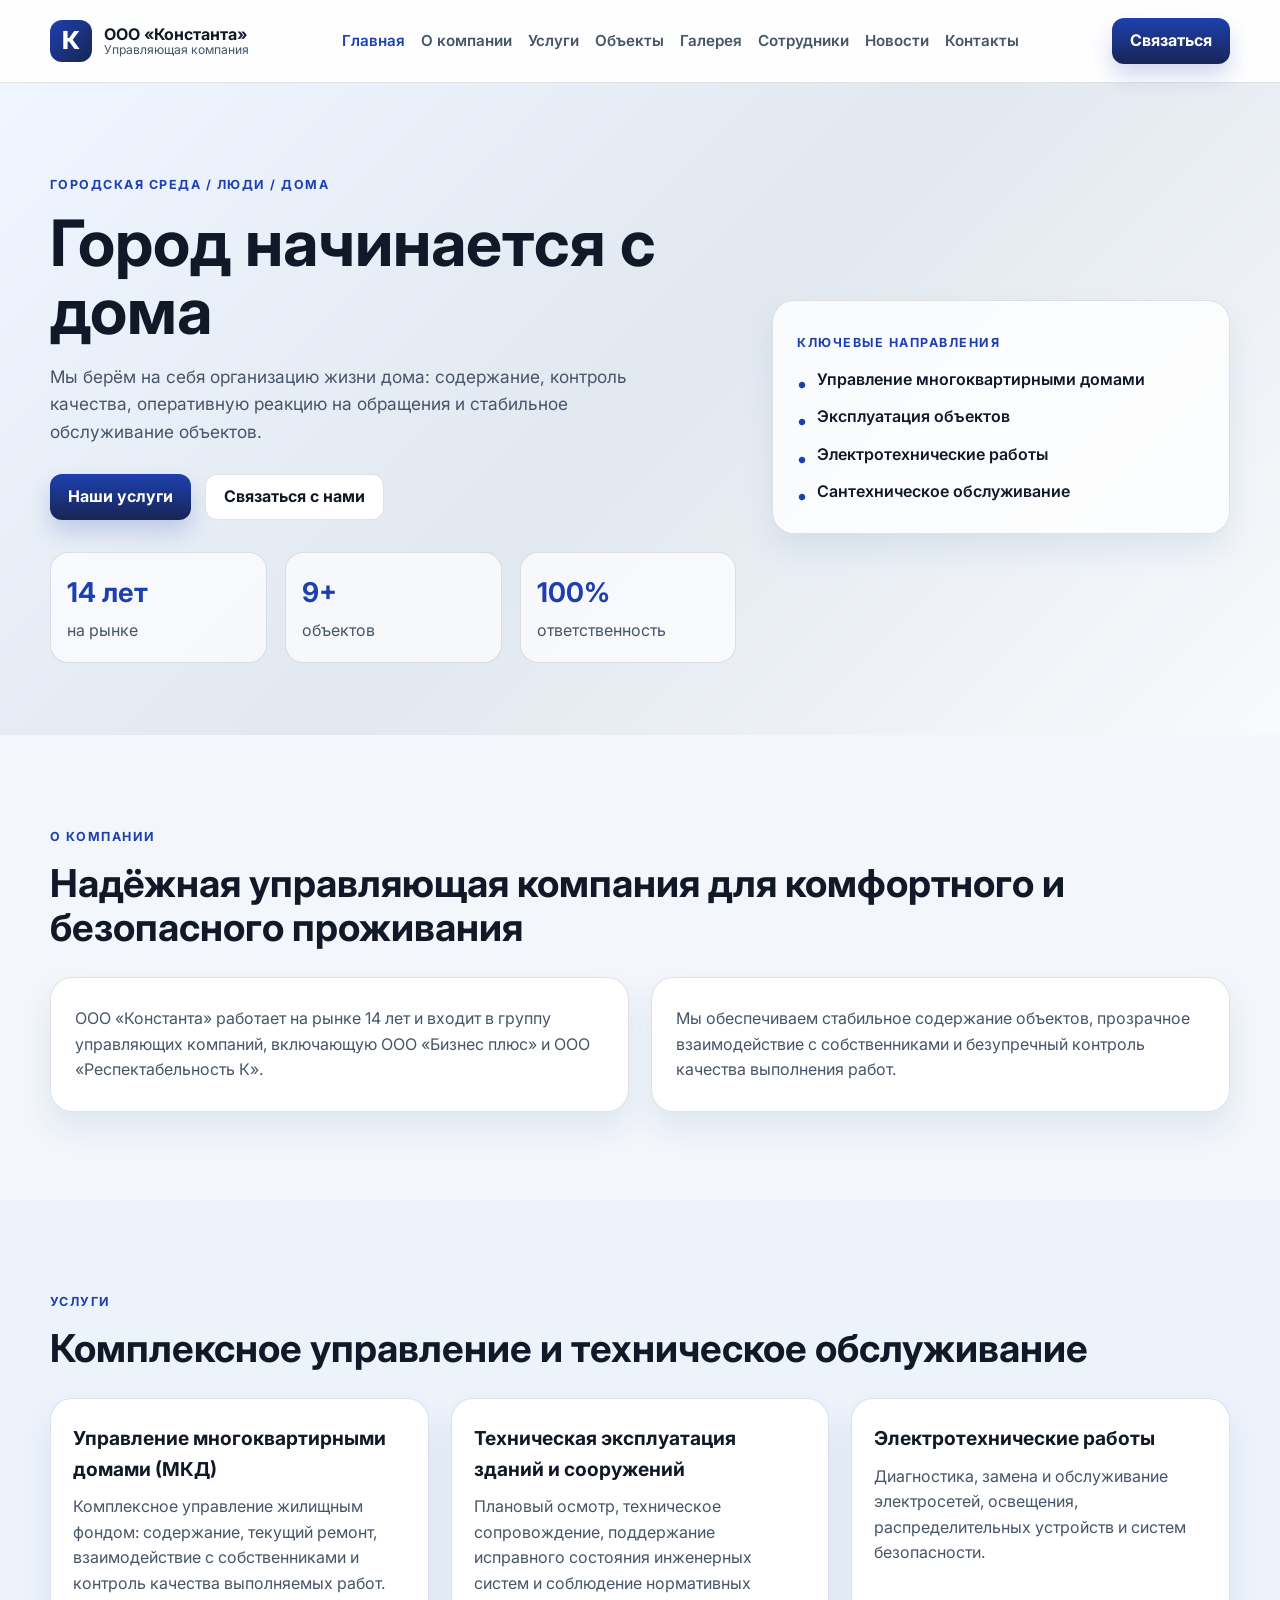
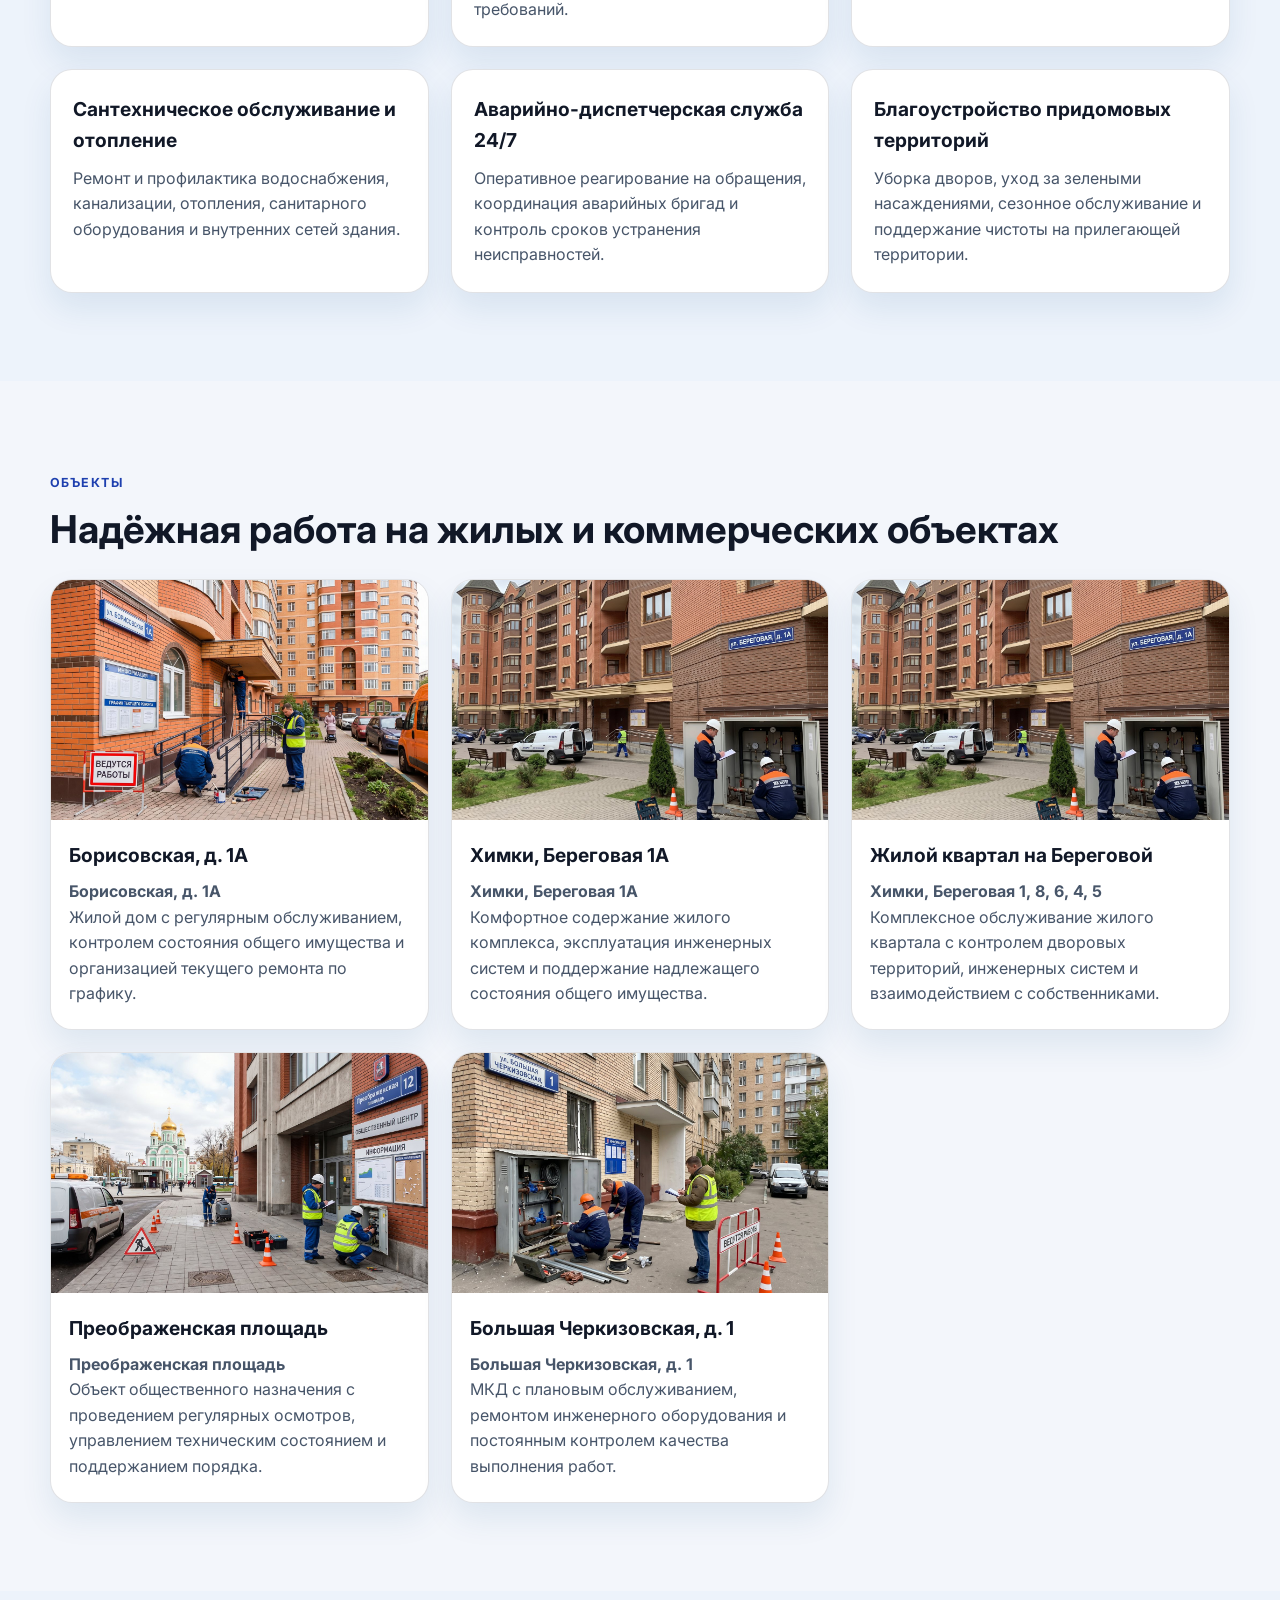
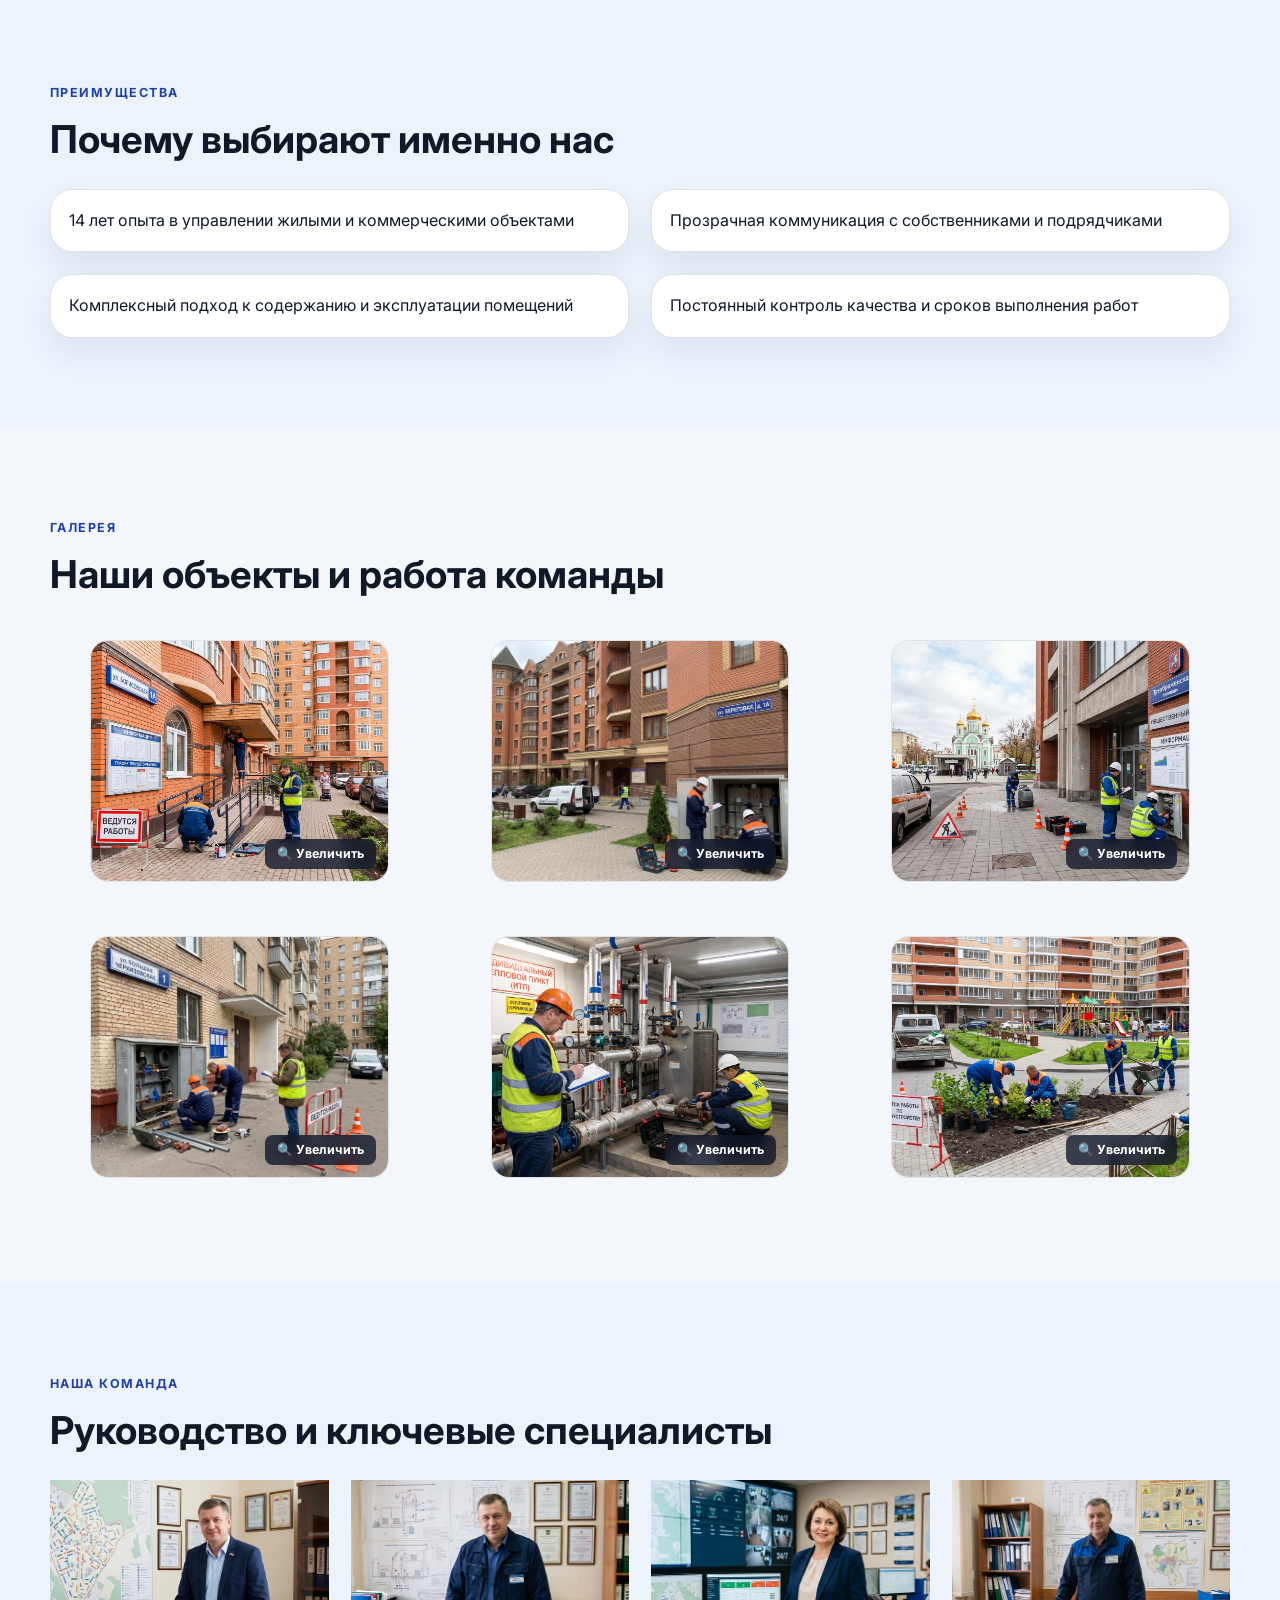
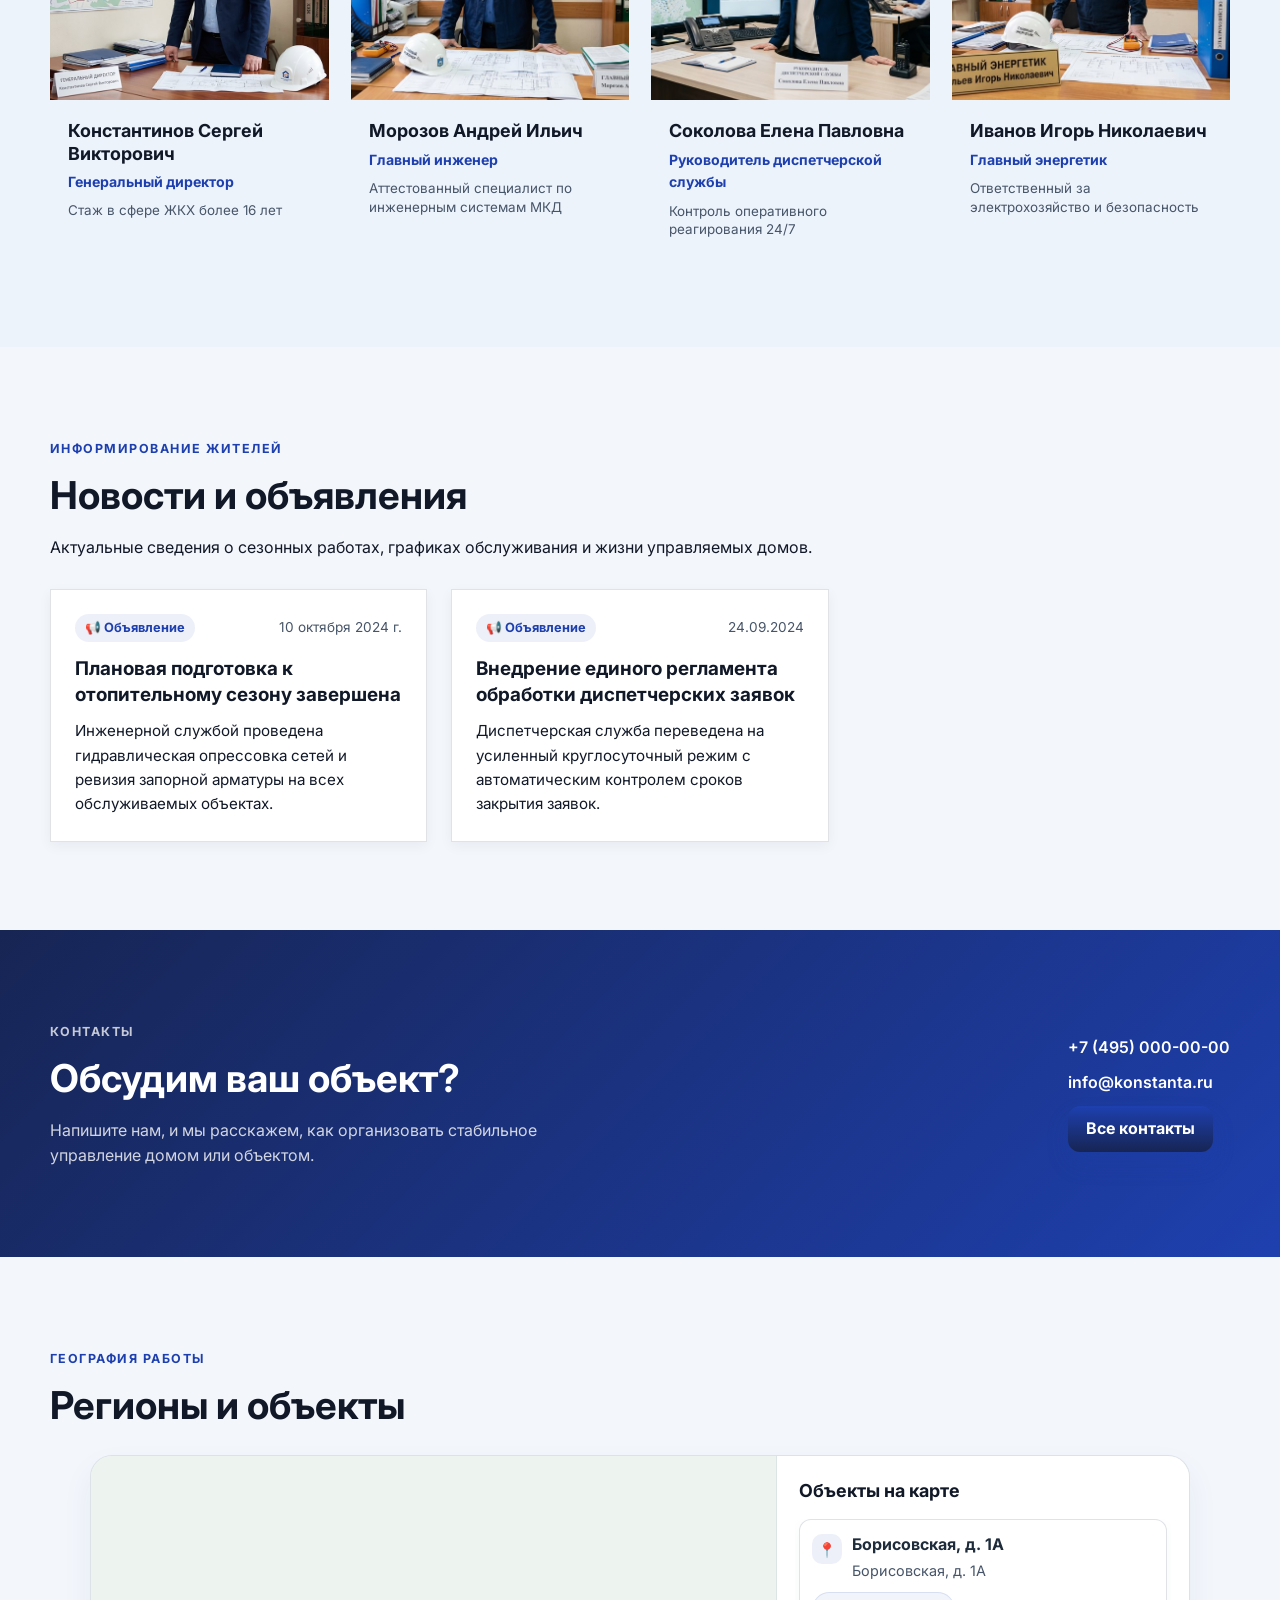
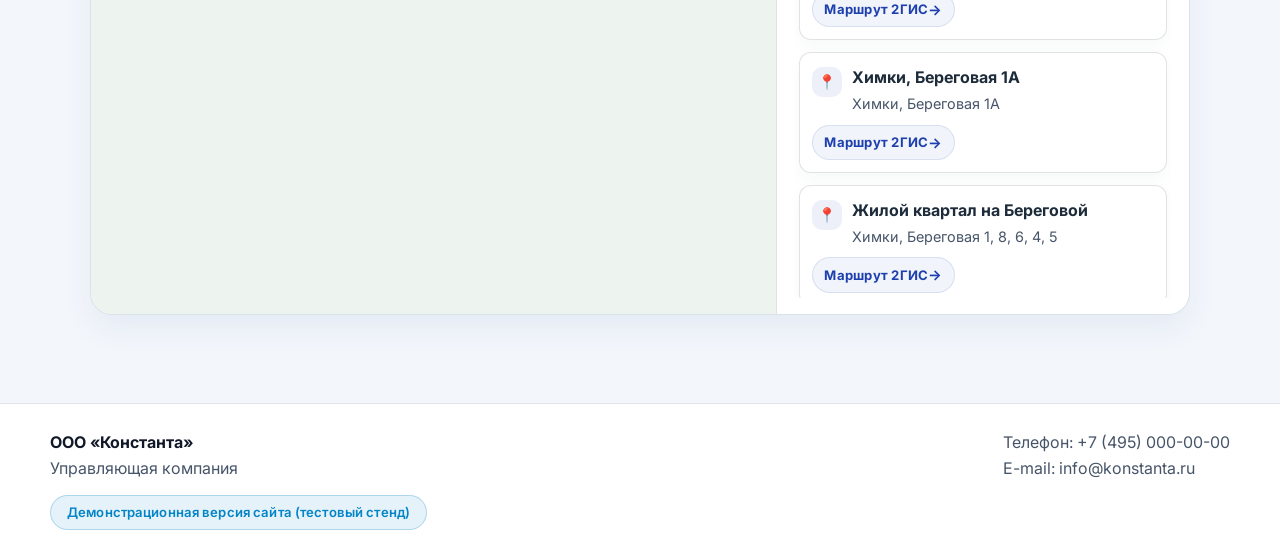
==== index.html @ f9086883 "Подготовка сборок dist-github и dist-production с заменой карты на 2ГИС" ====
<!DOCTYPE html>
<html lang="ru">
  <head>
    <meta charset="UTF-8" />
    <meta name="viewport" content="width=device-width, initial-scale=1.0" />
    <meta name="description" content="ООО «Константа» — управляющая компания. Управление МКД, эксплуатация объектов, электрика, сантехника, содержание жилых домов." />
    <title>ООО «Константа» | Главная (Демо-стенд)</title>
    <script type="application/ld+json">
      {
        "@context": "https://schema.org",
        "@type": "HomeAndConstructionBusiness",
        "name": "ООО «Константа»",
        "telephone": "+7 (495) 000-00-00",
        "email": "info@konstanta.ru",
        "address": {
          "@type": "PostalAddress",
          "streetAddress": "Москва, ул. Московская, д. 12, офис 401",
          "addressLocality": "Москва",
          "addressCountry": "RU"
        },
        "areaServed": "Москва",
        "description": "Управляющая компания ООО «Константа» оказывает услуги по управлению многоквартирными домами, технической эксплуатации зданий, электромонтажным и сантехническим работам, а также благоустройству придомовой территории.",
        "hasOfferCatalog": {
          "@type": "OfferCatalog",
          "name": "Услуги ООО «Константа»",
          "itemListElement": [
            "Управление многоквартирными домами (МКД)",
            "Техническая эксплуатация зданий и сооружений",
            "Электротехнические работы",
            "Сантехническое обслуживание и отопление",
            "Аварийно-диспетчерская служба 24/7",
            "Благоустройство придомовой территории"
          ]
        }
      }
    </script>
    <link rel="preconnect" href="https://fonts.googleapis.com" />
    <link rel="preconnect" href="https://fonts.gstatic.com" crossorigin />
    <link href="https://fonts.googleapis.com/css2?family=Inter:wght@400;500;600;700;800&display=swap" rel="stylesheet" />
    <link rel="stylesheet" href="styles.css" />
    <script src="https://maps.api.2gis.ru/2.0/loader.js?pkg=full"></script>
  </head>
  <body>
    <header class="site-header">
      <div class="container nav-wrap">
        <a href="index.html" class="brand" aria-label="ООО Константа главная">
          <span class="brand-mark">К</span>
          <span class="brand-text">
            <strong>ООО «Константа»</strong>
            <small>Управляющая компания</small>
          </span>
        </a>

        <nav class="main-nav" aria-label="Основная навигация">
          <a href="index.html" class="is-active">Главная</a>
          <a href="#about">О компании</a>
          <a href="#services">Услуги</a>
          <a href="#objects">Объекты</a>
          <a href="#gallery">Галерея</a>
          <a href="#team">Сотрудники</a>
          <a href="#news">Новости</a>
          <a href="#contacts">Контакты</a>
        </nav>

        <a class="header-button" href="contacts.html">Связаться</a>
      </div>
    </header>

    <main id="top">
      <section class="hero">
        <div class="container hero-inner">
          <div class="hero-copy">
            <span class="eyebrow">Городская среда / Люди / Дома</span>
            <h1>Город начинается с дома</h1>
            <p>Мы берём на себя организацию жизни дома: содержание, контроль качества, оперативную реакцию на обращения и стабильное обслуживание объектов.</p>

            <div class="hero-actions">
              <a class="btn btn-primary" href="#services">Наши услуги</a>
              <a class="btn btn-secondary" href="#contacts">Связаться с нами</a>
            </div>

            <ul class="hero-stats">
              <li><strong>14 лет</strong><span>на рынке</span></li>
              <li><strong>9+</strong><span>объектов</span></li>
              <li><strong>100%</strong><span>ответственность</span></li>
            </ul>
          </div>

          <div class="hero-panel">
            <div class="hero-card">
              <span class="eyebrow">Ключевые направления</span>
              <ul>
                <li>Управление многоквартирными домами</li>
                <li>Эксплуатация объектов</li>
                <li>Электротехнические работы</li>
                <li>Сантехническое обслуживание</li>
              </ul>
            </div>
          </div>
        </div>
      </section>

      <section class="section" id="about">
        <div class="container">
          <div class="section-heading">
            <span class="eyebrow">О компании</span>
            <h2>Надёжная управляющая компания для комфортного и безопасного проживания</h2>
          </div>

          <div class="info-grid">
            <article class="card">
              <p>ООО «Константа» работает на рынке 14 лет и входит в группу управляющих компаний, включающую ООО «Бизнес плюс» и ООО «Респектабельность К».</p>
            </article>
            <article class="card">
              <p>Мы обеспечиваем стабильное содержание объектов, прозрачное взаимодействие с собственниками и безупречный контроль качества выполнения работ.</p>
            </article>
          </div>
        </div>
      </section>

      <section class="section section-muted" id="services">
        <div class="container">
          <div class="section-heading">
            <span class="eyebrow">Услуги</span>
            <h2>Комплексное управление и техническое обслуживание</h2>
          </div>
          <div class="services-grid" id="servicesGrid"></div>
        </div>
      </section>

      <section class="section" id="objects">
        <div class="container">
          <div class="section-heading">
            <span class="eyebrow">Объекты</span>
            <h2>Надёжная работа на жилых и коммерческих объектах</h2>
          </div>
          <div class="object-grid" id="objectGrid"></div>
        </div>
      </section>

      <section class="section section-muted">
        <div class="container">
          <div class="section-heading">
            <span class="eyebrow">Преимущества</span>
            <h2>Почему выбирают именно нас</h2>
          </div>
          <div class="advantages-list" id="advantagesList"></div>
        </div>
      </section>

      <section class="section gallery-section" id="gallery">
        <div class="container">
          <div class="section-heading">
            <span class="eyebrow">Галерея</span>
            <h2>Наши объекты и работа команды</h2>
          </div>
          <div class="gallery-grid" id="galleryGrid"></div>
        </div>
      </section>

      <section class="section section-muted" id="team">
        <div class="container">
          <div class="section-heading">
            <span class="eyebrow">Наша команда</span>
            <h2>Руководство и ключевые специалисты</h2>
          </div>
          <div class="team-grid" id="teamGrid"></div>
        </div>
      </section>

      <section class="section" id="news">
        <div class="container">
          <div class="section-heading">
            <span class="eyebrow">Информирование жителей</span>
            <h2>Новости и объявления</h2>
            <p>Актуальные сведения о сезонных работах, графиках обслуживания и жизни управляемых домов.</p>
          </div>
          <div class="news-grid" id="newsGrid"></div>
        </div>
      </section>

      <section class="section contact-strip" id="contacts">
        <div class="container contact-strip-inner">
          <div>
            <span class="eyebrow">Контакты</span>
            <h2>Обсудим ваш объект?</h2>
            <p>Напишите нам, и мы расскажем, как организовать стабильное управление домом или объектом.</p>
          </div>

          <div class="contact-actions">
            <a class="contact-link" data-contact-phone href="tel:+74950000000">+7 (495) 000-00-00</a>
            <a class="contact-link" data-contact-email href="mailto:info@konstanta.ru">info@konstanta.ru</a>
            <a class="btn btn-primary" href="contacts.html">Все контакты</a>
          </div>
        </div>
      </section>

      <section class="section">
        <div class="container">
          <div class="section-heading">
            <span class="eyebrow">География работы</span>
            <h2>Регионы и объекты</h2>
          </div>
          <div id="map" class="map-block" aria-label="Карта объектов"></div>
        </div>
      </section>
    </main>

    <footer class="site-footer">
      <div class="container footer-inner">
        <div>
          <strong>ООО «Константа»</strong>
          <p>Управляющая компания</p>
          <div class="demo-footer-badge">Демонстрационная версия сайта (тестовый стенд)</div>
        </div>
        <div>
          <p>Телефон: <span data-contact-phone>+7 (495) 000-00-00</span></p>
          <p>E-mail: <span data-contact-email>info@konstanta.ru</span></p>
        </div>
      </div>
    </footer>

    <script src="main.js"></script>
  </body>
</html>
---- styles.css ----
:root {
  --bg: #f3f6fb;
  --surface: #ffffff;
  --surface-alt: #edf3fb;
  --accent: #1e40af;
  --accent-dark: #172554;
  --text: #111827;
  --muted: #475569;
  --line: rgba(15, 23, 42, 0.12);
  --shadow: 0 16px 32px rgba(15, 76, 129, 0.09);
  --radius: 22px;
}

* { box-sizing: border-box; }
html {
  scroll-behavior: smooth;
  overflow-x: hidden;
  max-width: 100%;
}
body {
  margin: 0;
  font-family: 'Inter', 'Segoe UI', sans-serif;
  background: var(--bg);
  color: var(--text);
  line-height: 1.6;
  overflow-x: hidden;
  max-width: 100%;
}
img { max-width: 100%; height: auto; display: block; }
a { color: inherit; text-decoration: none; }
button, input, textarea, select { font: inherit; }

.contact-link,
[data-contact-phone],
a[href^="tel:"],
.contact-row a[href^="tel:"] {
  white-space: nowrap !important;
}

.container {
  width: min(1180px, calc(100% - 32px));
  margin: 0 auto;
}

.site-header {
  position: sticky;
  top: 0;
  z-index: 30;
  background: rgba(255, 255, 255, 0.9);
  backdrop-filter: blur(18px);
  border-bottom: 1px solid var(--line);
}

.nav-wrap {
  display: flex;
  align-items: center;
  justify-content: space-between;
  gap: 20px;
  min-height: 82px;
}

.brand {
  display: inline-flex;
  align-items: center;
  gap: 12px;
}

.brand-mark {
  width: 42px;
  height: 42px;
  border-radius: 12px;
  display: grid;
  place-items: center;
  background: linear-gradient(135deg, var(--accent), var(--accent-dark));
  color: #fff;
  font-weight: 800;
  font-size: 1.55rem;
}

.brand-text {
  display: grid;
  line-height: 1.1;
}

.brand-text strong {
  font-size: 1rem;
}

.brand-text small {
  color: var(--muted);
  font-size: 0.76rem;
}

.main-nav {
  display: flex;
  align-items: center;
  gap: 16px;
  flex-shrink: 0;
}

.main-nav a {
  color: var(--muted);
  font-weight: 600;
  white-space: nowrap;
  font-size: 0.95rem;
  transition: color 0.2s ease;
}

.main-nav a:hover,
.main-nav a.is-active {
  color: var(--accent);
}

.header-button,
.btn {
  display: inline-flex;
  align-items: center;
  justify-content: center;
  min-height: 46px;
  padding: 0 18px;
  border-radius: 12px;
  font-weight: 700;
  transition: transform 0.2s ease, box-shadow 0.2s ease, background 0.2s ease;
}

.header-button,
.btn-primary {
  background: linear-gradient(180deg, var(--accent), var(--accent-dark));
  color: #fff;
  box-shadow: 0 12px 22px rgba(30, 64, 175, 0.2);
}

.header-button:hover,
.btn:hover {
  transform: translateY(-1px);
}

.btn-secondary {
  border: 1px solid var(--line);
  background: #fff;
  color: var(--text);
}

.hero {
  background: linear-gradient(135deg, #eff6ff 0%, #e2e8f0 50%, #f8fafc 100%);
  padding: 88px 0 72px;
}

.hero-inner {
  display: grid;
  grid-template-columns: 1.2fr 0.8fr;
  gap: 36px;
  align-items: center;
}

.eyebrow {
  display: inline-block;
  font-size: 0.78rem;
  letter-spacing: 0.12em;
  text-transform: uppercase;
  color: var(--accent);
  font-weight: 700;
  margin-bottom: 14px;
}

h1, h2, h3, p { margin-top: 0; }

h1 {
  font-size: clamp(2.5rem, 5vw, 4.2rem);
  line-height: 1.06;
  margin-bottom: 18px;
}

h2 {
  font-size: clamp(2rem, 3vw, 2.9rem);
  line-height: 1.15;
  margin-bottom: 18px;
}

.hero-copy p {
  max-width: 620px;
  color: var(--muted);
  font-size: 1.08rem;
}

.hero-actions {
  display: flex;
  flex-wrap: wrap;
  gap: 14px;
  margin: 28px 0 32px;
}

.hero-stats {
  list-style: none;
  padding: 0;
  margin: 0;
  display: grid;
  grid-template-columns: repeat(3, minmax(0, 1fr));
  gap: 18px;
}

.hero-stats li {
  background: rgba(255, 255, 255, 0.68);
  border: 1px solid var(--line);
  border-radius: 18px;
  padding: 18px 16px;
}

.hero-stats strong {
  display: block;
  font-size: 1.7rem;
  color: var(--accent);
  margin-bottom: 4px;
}

.hero-stats span {
  color: var(--muted);
}

.hero-card {
  background: rgba(255, 255, 255, 0.8);
  border: 1px solid var(--line);
  border-radius: var(--radius);
  box-shadow: var(--shadow);
  padding: 28px 24px;
}

.hero-card ul {
  list-style: none;
  padding: 0;
  margin: 0;
  display: grid;
  gap: 12px;
}

.hero-card li {
  position: relative;
  padding-left: 20px;
  color: var(--text);
  font-weight: 600;
}

.hero-card li::before {
  content: '•';
  position: absolute;
  left: 0;
  top: 0;
  color: var(--accent);
  font-size: 1.3rem;
}

.section {
  padding: 88px 0;
}

.section-muted {
  background: var(--surface-alt);
}

.section-heading {
  margin-bottom: 28px;
}

.info-grid,
.services-grid,
.object-grid,
.gallery-grid,
.advantages-list {
  display: grid;
  gap: 22px;
}

.info-grid {
  grid-template-columns: repeat(2, minmax(0, 1fr));
}

.card,
.service-card,
.object-card,
.advantage,
.contact-card {
  background: var(--surface);
  border: 1px solid var(--line);
  border-radius: var(--radius);
  box-shadow: var(--shadow);
}

.card {
  padding: 28px 24px;
}

.card p,
.service-card p,
.object-card p,
.advantage p,
.contact-row p,
.contact-row a,
.contact-link,
.site-footer p {
  margin: 0;
  color: var(--muted);
}

.services-grid {
  grid-template-columns: repeat(3, minmax(0, 1fr));
}

.service-card {
  padding: 24px 22px;
}

.service-card h3 {
  margin-bottom: 10px;
  font-size: 1.2rem;
}

.object-grid {
  grid-template-columns: repeat(3, minmax(0, 1fr));
}

.object-card {
  overflow: hidden;
}

.object-card img {
  width: 100%;
  height: 240px;
  object-fit: cover;
}

.object-card-content {
  padding: 20px 18px 22px;
}

.object-card h3 {
  margin-bottom: 8px;
  font-size: 1.2rem;
}

.advantages-list {
  grid-template-columns: repeat(2, minmax(0, 1fr));
}

.advantage {
  display: flex;
  align-items: center;
  gap: 14px;
  padding: 18px 18px;
}

.advantage .check {
  width: 32px;
  height: 32px;
  border-radius: 50%;
  background: rgba(30, 64, 175, 0.12);
  color: var(--accent);
  display: grid;
  place-items: center;
  font-weight: 800;
}

.gallery-grid {
  grid-template-columns: repeat(3, minmax(0, 1fr));
}

.gallery-item {
  position: relative;
  overflow: hidden;
  border-radius: 18px;
  border: 1px solid var(--line);
  background: #fff;
  cursor: pointer;
  transition: transform 0.2s ease, box-shadow 0.2s ease;
}

.gallery-item:hover {
  transform: translateY(-2px);
  box-shadow: 0 12px 24px rgba(30, 64, 175, 0.12);
}

.gallery-item img {
  width: 100%;
  height: 240px;
  object-fit: cover;
}

.gallery-item::after {
  content: '🔍 Увеличить';
  position: absolute;
  bottom: 12px;
  right: 12px;
  background: rgba(15, 23, 42, 0.78);
  backdrop-filter: blur(6px);
  color: #fff;
  font-size: 0.78rem;
  font-weight: 700;
  padding: 5px 12px;
  border-radius: 8px;
  pointer-events: none;
  transition: background 0.2s ease;
}

.gallery-item:hover::after {
  background: var(--accent);
}

/* Team section */
.team-grid {
  display: grid;
  grid-template-columns: repeat(4, minmax(0, 1fr));
  gap: 22px;
}

.team-card {
  overflow: hidden;
  display: flex;
  flex-direction: column;
}

.team-card img {
  width: 100%;
  height: 220px;
  object-fit: cover;
}

.team-card-content {
  padding: 20px 18px;
  display: flex;
  flex-direction: column;
  flex: 1;
}

.team-card-content h3 {
  margin-bottom: 6px;
  font-size: 1.12rem;
  line-height: 1.25;
}

.team-role {
  color: var(--accent);
  font-weight: 700;
  font-size: 0.88rem;
  margin-bottom: 8px;
}

.team-exp {
  color: var(--muted);
  font-size: 0.84rem;
  margin: 0;
  line-height: 1.4;
}

.contact-strip {
  background: linear-gradient(135deg, var(--accent-dark), var(--accent));
  color: #fff;
}

.contact-strip .eyebrow {
  color: rgba(255, 255, 255, 0.75);
}

.contact-strip-inner {
  display: flex;
  justify-content: space-between;
  align-items: center;
  gap: 24px;
}

.contact-strip p {
  color: rgba(255, 255, 255, 0.8);
  max-width: 560px;
  margin: 0;
}

.contact-actions {
  display: grid;
  gap: 10px;
  justify-items: flex-start;
}

.contact-link {
  color: #fff;
  font-weight: 600;
}

.map-block {
  width: min(1100px, calc(100% - 24px));
  height: 460px;
  margin: 0 auto;
  display: grid;
  grid-template-columns: minmax(0, 1.25fr) minmax(280px, 0.75fr);
  background: #f8faf9;
  border: 1px solid rgba(148, 163, 184, 0.28);
  border-radius: 22px;
  overflow: hidden;
  box-shadow: 0 14px 32px rgba(15, 76, 129, 0.06);
}

.map-canvas {
  position: relative;
  width: 100%;
  height: 100%;
  min-height: 460px;
  background: #edf3ee;
  border-right: 1px solid rgba(148, 163, 184, 0.2);
  z-index: 1;
}

.map-canvas .leaflet-container {
  width: 100%;
  height: 100%;
  min-height: 100%;
  font-family: inherit;
  background: #edf3ee;
}

.map-popup-card {
  font-family: 'Inter', -apple-system, BlinkMacSystemFont, 'Segoe UI', Roboto, sans-serif;
  padding: 4px;
  min-width: 200px;
  color: #1e293b;
}

.map-popup-title {
  display: block;
  font-size: 0.95rem;
  font-weight: 700;
  color: #0f4c81;
  margin-bottom: 4px;
  line-height: 1.3;
}

.map-popup-address {
  font-size: 0.85rem;
  color: #475569;
  margin: 0 0 8px 0;
  line-height: 1.4;
}

.map-popup-route {
  display: inline-flex;
  align-items: center;
  gap: 4px;
  font-size: 0.82rem;
  font-weight: 600;
  color: #0284c7;
  text-decoration: underline;
  transition: color 0.15s ease;
}

.map-popup-route:hover {
  color: #0369a1;
}

.map-canvas iframe {
  width: 100%;
  height: 100%;
  min-height: 460px;
  border: 0;
  display: block;
}

.map-addresses {
  padding: 24px 18px 18px;
  background: rgba(255, 255, 255, 0.92);
  display: flex;
  flex-direction: column;
  width: 100%;
  max-width: 100%;
  overflow: hidden;
}

.map-addresses h3 {
  margin: 0 0 18px;
  padding: 0 4px;
  font-size: 1.12rem;
  line-height: 1.2;
}

.map-addresses ul {
  list-style: none;
  padding: 0 4px 4px;
  margin: 0;
  display: grid;
  gap: 12px;
  overflow-y: auto;
  max-height: 100%;
}

.map-address-item {
  display: grid;
  gap: 10px;
  padding: 14px 12px 12px;
  border: 1px solid var(--line);
  border-radius: 12px;
  background: #fff;
  box-shadow: 0 6px 18px rgba(15, 76, 129, 0.03);
  transition: border-color 0.2s ease, box-shadow 0.2s ease, transform 0.2s ease;
}

.map-address-item:hover {
  border-color: rgba(30, 64, 175, 0.45);
  box-shadow: 0 10px 22px rgba(30, 64, 175, 0.08);
  transform: translateY(-1px);
}

.map-address-head {
  display: flex;
  align-items: flex-start;
  gap: 10px;
}

.map-pin {
  display: inline-flex;
  align-items: center;
  justify-content: center;
  width: 30px;
  height: 30px;
  border-radius: 10px;
  background: rgba(30, 64, 175, 0.08);
  color: var(--accent);
  font-size: 1rem;
  flex-shrink: 0;
}

.map-address-copy {
  display: grid;
  gap: 4px;
  min-width: 0;
}

.map-addresses strong {
  font-size: 1rem;
  line-height: 1.35;
  color: #1d2b3a;
  word-break: break-word;
  overflow-wrap: anywhere;
}

.map-addresses span {
  color: var(--muted);
  font-size: 0.9rem;
  line-height: 1.5;
  word-break: break-word;
  overflow-wrap: anywhere;
}

.route-link {
  display: inline-flex;
  align-items: center;
  justify-content: center;
  width: fit-content;
  min-height: 32px;
  padding: 6px 11px;
  border-radius: 999px;
  background: rgba(30, 64, 175, 0.06);
  border: 1px solid rgba(30, 64, 175, 0.12);
  color: var(--accent);
  font-size: 0.82rem;
  font-weight: 700;
  letter-spacing: 0.02em;
  transition: background 0.2s ease, border-color 0.2s ease, transform 0.2s ease;
}

.route-link:hover {
  background: rgba(30, 64, 175, 0.1);
  border-color: rgba(30, 64, 175, 0.22);
  transform: translateX(1px);
}

.route-link span {
  font-size: 0.9rem;
  color: var(--accent);
}

.site-footer {
  background: #fff;
  border-top: 1px solid var(--line);
  padding: 26px 0;
}

.footer-inner {
  display: flex;
  justify-content: space-between;
  gap: 20px;
  flex-wrap: wrap;
}

.page-contact {
  min-height: 100vh;
  background: linear-gradient(180deg, #f7faf7 0%, #eef3ee 100%);
}

.contact-page-shell {
  width: min(1180px, calc(100% - 32px));
  margin: 52px auto 72px;
  display: grid;
  grid-template-columns: 0.95fr 1.05fr;
  gap: 28px;
}

.contact-card {
  padding: 28px 24px;
}

.card-tag {
  display: inline-block;
  margin-bottom: 18px;
  font-size: 0.8rem;
  letter-spacing: 0.12em;
  text-transform: uppercase;
  color: var(--accent);
  font-weight: 800;
}

.info-card h1,
.form-card h2 {
  margin-bottom: 20px;
}

.contact-row {
  display: grid;
  gap: 6px;
  margin-bottom: 20px;
}

.contact-row span {
  font-weight: 700;
  color: var(--text);
}

.contact-form {
  display: grid;
  gap: 18px;
}

.field-group {
  display: grid;
  gap: 8px;
}

.field-group label {
  font-weight: 600;
}

.field-group input,
.field-group textarea,
.field-group select {
  width: 100%;
  border: 1px solid var(--line);
  border-radius: 12px;
  background: #f7faf7;
  min-height: 52px;
  padding: 12px 14px;
  color: var(--text);
}

.policy-field {
  display: flex;
  align-items: flex-start;
  gap: 10px;
  font-size: 0.88rem;
  line-height: 1.45;
  color: var(--muted);
}

.policy-field input {
  width: 18px;
  height: 18px;
  min-width: 18px;
  margin-top: 2px;
  flex-shrink: 0;
}

.field-group textarea {
  min-height: 130px;
  resize: vertical;
}

.field-group input:focus,
.field-group textarea:focus,
.field-group select:focus {
  outline: none;
  border-color: rgba(30, 64, 175, 0.45);
  box-shadow: 0 0 0 4px rgba(30, 64, 175, 0.08);
}

.submit-btn {
  border: none;
  border-radius: 12px;
  min-height: 52px;
  background: linear-gradient(180deg, var(--accent), var(--accent-dark));
  color: #fff;
  font-weight: 700;
  cursor: pointer;
}

.form-status {
  min-height: 20px;
  margin: 0;
  color: var(--accent);
  font-weight: 600;
}

.modal {
  position: fixed;
  inset: 0;
  background: rgba(15, 23, 42, 0.92);
  backdrop-filter: blur(8px);
  display: none;
  place-items: center;
  padding: 20px;
  z-index: 9999;
}

.modal.is-open {
  display: grid !important;
}

.modal-content {
  max-width: 960px;
  width: 100%;
  background: #fff;
  border-radius: 20px;
  padding: 16px;
  position: relative;
  box-shadow: 0 25px 50px -12px rgba(0, 0, 0, 0.5);
}

.close-btn {
  position: absolute;
  right: 14px;
  top: 10px;
  border: 0;
  background: rgba(15, 23, 42, 0.6);
  color: #fff;
  width: 38px;
  height: 38px;
  border-radius: 50%;
  font-size: 1.4rem;
  display: grid;
  place-items: center;
  cursor: pointer;
  z-index: 10;
  transition: background 0.2s ease;
}

.close-btn:hover {
  background: #dc2626;
}

.modal-nav-btn {
  position: absolute;
  top: 50%;
  transform: translateY(-50%);
  width: 44px;
  height: 44px;
  border-radius: 50%;
  background: rgba(15, 23, 42, 0.7);
  color: #fff;
  border: 0;
  cursor: pointer;
  display: grid;
  place-items: center;
  font-size: 1.3rem;
  z-index: 10;
  transition: background 0.2s ease;
}

.modal-nav-btn:hover {
  background: var(--accent);
}

.modal-nav-prev, .prev-btn { left: 20px; }
.modal-nav-next, .next-btn { right: 20px; }

.modal-content img {
  width: 100%;
  max-height: 72vh;
  object-fit: contain;
  background: #0f172a;
  border-radius: 14px;
}

.modal-caption {
  padding: 12px 6px 4px;
  font-weight: 700;
  color: var(--text);
  font-size: 1.05rem;
  text-align: center;
}

/* ================= Visual Admin Panel Styles ================= */
.admin-shell {
  padding: 40px 0 80px;
}

.admin-header-row {
  display: flex;
  justify-content: space-between;
  align-items: center;
  flex-wrap: wrap;
  gap: 16px;
  margin-bottom: 24px;
}

.admin-tabs {
  display: flex;
  gap: 10px;
  flex-wrap: wrap;
  margin-bottom: 24px;
}

.admin-tab {
  padding: 10px 20px;
  border-radius: 12px;
  border: 1px solid var(--line);
  background: #fff;
  color: var(--muted);
  font-weight: 700;
  cursor: pointer;
  transition: all 0.2s ease;
}

.admin-tab:hover,
.admin-tab.is-active {
  background: var(--accent);
  color: #fff;
  border-color: var(--accent);
  box-shadow: 0 4px 12px rgba(30, 64, 175, 0.2);
}

.admin-section-box {
  background: #fff;
  border: 1px solid var(--line);
  border-radius: 20px;
  padding: 24px;
  box-shadow: var(--shadow);
}

.admin-toolbar {
  display: flex;
  justify-content: space-between;
  align-items: center;
  flex-wrap: wrap;
  gap: 14px;
  margin-bottom: 20px;
  padding-bottom: 16px;
  border-bottom: 1px solid var(--line);
}

.admin-cards-list {
  display: grid;
  gap: 14px;
}

.admin-row-item {
  display: flex;
  justify-content: space-between;
  align-items: center;
  gap: 16px;
  padding: 16px 18px;
  border: 1px solid var(--line);
  border-radius: 14px;
  background: #f8fafc;
  flex-wrap: wrap;
  transition: box-shadow 0.2s ease;
}

.admin-row-item:hover {
  box-shadow: 0 4px 12px rgba(0, 0, 0, 0.05);
}

.admin-row-thumb {
  width: 64px;
  height: 64px;
  border-radius: 10px;
  object-fit: cover;
  background: #e2e8f0;
  flex-shrink: 0;
}

.admin-row-body {
  flex: 1;
  min-width: 200px;
  display: grid;
  gap: 4px;
}

.admin-row-body h4 {
  margin: 0;
  font-size: 1.05rem;
  color: var(--text);
}

.admin-row-subtitle {
  font-size: 0.88rem;
  color: var(--accent);
  font-weight: 600;
}

.admin-row-desc {
  margin: 0;
  font-size: 0.88rem;
  color: var(--muted);
  line-height: 1.45;
}

.admin-row-actions {
  display: flex;
  gap: 8px;
  align-items: center;
  flex-shrink: 0;
}

.admin-row-meta {
  display: grid;
  gap: 4px;
  max-width: 650px;
}

.admin-row-meta strong {
  font-size: 1.05rem;
  color: var(--text);
}

.admin-row-meta span {
  font-size: 0.88rem;
  color: var(--muted);
}

.admin-actions {
  display: flex;
  gap: 8px;
  align-items: center;
}

.btn-sm {
  padding: 8px 14px;
  border-radius: 8px;
  font-size: 0.88rem;
  font-weight: 700;
  cursor: pointer;
  border: 1px solid var(--line);
  background: #fff;
  color: var(--text);
  transition: all 0.2s ease;
}

.btn.btn-primary.btn-sm,
.btn-primary.btn-sm {
  background: var(--accent) !important;
  color: #ffffff !important;
  border-color: var(--accent) !important;
  box-shadow: 0 2px 4px rgba(30, 64, 175, 0.2);
}

.btn.btn-primary.btn-sm:hover,
.btn-primary.btn-sm:hover {
  background: var(--accent-hover) !important;
  color: #ffffff !important;
}

.btn.btn-secondary.btn-sm,
.btn-secondary.btn-sm {
  background: #f1f5f9 !important;
  color: var(--text) !important;
  border-color: var(--line) !important;
}

.btn.btn-secondary.btn-sm:hover,
.btn-secondary.btn-sm:hover {
  background: #e2e8f0 !important;
}

.btn-sm-edit {
  color: var(--accent);
  border-color: rgba(30, 64, 175, 0.3);
}

.btn-sm-edit:hover {
  background: var(--accent);
  color: #fff;
}

.btn-sm-del {
  color: #dc2626;
  border-color: #fca5a5;
  background: #fff;
}

.btn-sm-del:hover {
  background: #dc2626;
  color: #fff;
}

.admin-dialog {
  position: fixed;
  inset: 0;
  background: rgba(15, 23, 42, 0.65);
  backdrop-filter: blur(4px);
  display: grid;
  place-items: center;
  padding: 16px;
  z-index: 120;
}

.admin-dialog-content {
  background: #fff;
  border-radius: 20px;
  width: min(580px, 100%);
  max-height: 90vh;
  overflow-y: auto;
  padding: 28px 24px;
  box-shadow: 0 25px 50px rgba(0, 0, 0, 0.25);
}

.admin-dialog-head {
  display: flex;
  justify-content: space-between;
  align-items: center;
  margin-bottom: 20px;
}

.admin-dialog-head h3 {
  margin: 0;
  font-size: 1.3rem;
}

.admin-form-grid {
  display: grid;
  gap: 16px;
}

.admin-form-group {
  display: grid;
  gap: 6px;
}

.admin-form-group label {
  font-weight: 700;
  font-size: 0.88rem;
  color: var(--text);
}

.admin-form-group input,
.admin-form-group textarea {
  border: 1px solid var(--line);
  border-radius: 10px;
  padding: 10px 14px;
  background: #f8fafc;
  font: inherit;
  width: 100%;
}

.admin-form-group textarea {
  min-height: 90px;
  resize: vertical;
}

/* ================= Responsive Overrides ================= */
@media (max-width: 980px) {
  .hero-inner,
  .contact-page-shell { grid-template-columns: 1fr; }
  .map-block {
    grid-template-columns: 1fr;
    height: auto;
  }
  .map-canvas {
    border-right: 0;
    border-bottom: 1px solid rgba(148, 163, 184, 0.2);
    min-height: 340px;
    height: 340px;
  }
  .map-canvas iframe {
    min-height: 300px;
    height: 300px;
  }
  .map-addresses {
    max-height: none;
    overflow: visible;
  }
  .services-grid { grid-template-columns: repeat(2, minmax(0, 1fr)); }
  .object-grid { grid-template-columns: repeat(2, minmax(0, 1fr)); }
  .gallery-grid { grid-template-columns: repeat(2, minmax(0, 1fr)); }
  .team-grid { grid-template-columns: repeat(2, minmax(0, 1fr)); }
}

@media (max-width: 700px) {
  html, body {
    overflow-x: hidden;
    max-width: 100vw;
  }

  .nav-wrap {
    position: relative;
    min-height: 68px;
    gap: 10px;
  }

  .brand {
    gap: 10px;
  }

  .brand-text strong {
    font-size: 0.95rem;
    white-space: nowrap;
  }

  .brand-text small {
    font-size: 0.72rem;
    white-space: nowrap;
  }

  .main-nav {
    position: absolute;
    top: calc(100% + 8px);
    left: 0;
    right: 0;
    display: none;
    flex-direction: column;
    align-items: stretch;
    gap: 10px;
    padding: 14px 16px;
    background: rgba(255, 255, 255, 0.98);
    border: 1px solid var(--line);
    border-radius: 16px;
    box-shadow: 0 18px 38px rgba(23, 34, 28, 0.12);
    z-index: 50;
  }

  .main-nav.is-open {
    display: flex;
  }

  .main-nav a {
    width: 100%;
    padding: 10px 12px;
    border-radius: 10px;
  }

  .nav-menu-toggle {
    display: inline-flex;
    flex-direction: column;
    justify-content: center;
    align-items: center;
    gap: 5px;
    width: 44px;
    height: 44px;
    border: 1px solid var(--line);
    border-radius: 12px;
    background: rgba(255, 255, 255, 0.8);
    color: var(--text);
    cursor: pointer;
  }

  .nav-menu-toggle span {
    display: block;
    width: 18px;
    height: 2px;
    border-radius: 999px;
    background: currentColor;
    transition: transform 0.2s ease, opacity 0.2s ease;
  }

  .nav-menu-toggle.is-open span:nth-child(1) {
    transform: translateY(7px) rotate(45deg);
  }

  .nav-menu-toggle.is-open span:nth-child(2) {
    opacity: 0;
  }

  .nav-menu-toggle.is-open span:nth-child(3) {
    transform: translateY(-7px) rotate(-45deg);
  }

  .header-button {
    display: none;
  }

  .hero {
    padding: 44px 0 36px;
  }

  .section {
    padding: 44px 0;
  }

  h1 {
    font-size: 1.85rem !important;
    line-height: 1.16;
    word-break: break-word;
  }

  h2 {
    font-size: 1.45rem !important;
    line-height: 1.22;
    word-break: break-word;
  }

  .section-heading {
    margin-bottom: 20px;
    text-align: left;
  }

  .hero-stats,
  .services-grid,
  .object-grid,
  .gallery-grid,
  .team-grid,
  .advantages-list,
  .info-grid {
    grid-template-columns: 1fr;
    gap: 16px;
  }

  .contact-strip-inner,
  .footer-inner {
    display: grid;
    grid-template-columns: 1fr;
    justify-items: flex-start;
    gap: 20px;
  }

  .contact-link,
  [data-contact-phone],
  a[href^="tel:"] {
    white-space: nowrap !important;
    font-size: 1.15rem;
  }

  .hero-actions {
    display: grid;
    width: 100%;
  }

  .btn,
  .header-button {
    width: 100%;
  }
}




/* Tablet & Mobile Header Navigation */
@media (max-width: 1080px) {
  .nav-wrap {
    position: relative;
    min-height: 68px;
    gap: 10px;
    justify-content: space-between;
  }

  .main-nav {
    position: absolute;
    top: calc(100% + 8px);
    left: 0;
    right: 0;
    display: none;
    flex-direction: column;
    align-items: stretch;
    gap: 10px;
    padding: 14px 16px;
    background: rgba(255, 255, 255, 0.98);
    border: 1px solid var(--line);
    border-radius: 16px;
    box-shadow: 0 18px 38px rgba(23, 34, 28, 0.12);
    z-index: 50;
  }

  .main-nav.is-open {
    display: flex;
  }

  .main-nav a {
    width: 100%;
    padding: 10px 12px;
    border-radius: 10px;
  }

  .nav-menu-toggle {
    display: inline-flex;
    flex-direction: column;
    justify-content: center;
    align-items: center;
    gap: 5px;
    width: 44px;
    height: 44px;
    border: 1px solid var(--line);
    border-radius: 12px;
    background: rgba(255, 255, 255, 0.8);
    color: var(--text);
    cursor: pointer;
  }

  .nav-menu-toggle span {
    display: block;
    width: 18px;
    height: 2px;
    border-radius: 999px;
    background: currentColor;
    transition: transform 0.2s ease, opacity 0.2s ease;
  }

  .nav-menu-toggle.is-open span:nth-child(1) {
    transform: translateY(7px) rotate(45deg);
  }

  .nav-menu-toggle.is-open span:nth-child(2) {
    opacity: 0;
  }

  .nav-menu-toggle.is-open span:nth-child(3) {
    transform: translateY(-7px) rotate(-45deg);
  }

  .header-button {
    display: none;
  }
}

@media (min-width: 1081px) {
  .nav-menu-toggle {
    display: none;
  }
}

/* News Section Styles */
.news-grid {
  display: grid;
  grid-template-columns: repeat(auto-fill, minmax(320px, 1fr));
  gap: 24px;
  margin-top: 28px;
}

.news-card {
  background: #ffffff;
  border: 1px solid var(--line);
  border-radius: var(--radius-lg);
  padding: 24px;
  box-shadow: 0 4px 12px rgba(15, 23, 42, 0.05);
  display: flex;
  flex-direction: column;
  transition: transform 0.2s ease, box-shadow 0.2s ease;
}

.news-card:hover {
  transform: translateY(-3px);
  box-shadow: 0 10px 24px rgba(15, 23, 42, 0.09);
}

.news-card-header {
  display: flex;
  justify-content: space-between;
  align-items: center;
  margin-bottom: 14px;
}

.news-badge {
  background: rgba(30, 64, 175, 0.08);
  color: var(--accent);
  padding: 4px 10px;
  border-radius: 999px;
  font-weight: 700;
  font-size: 0.8rem;
}

.news-date {
  color: var(--muted);
  font-size: 0.85rem;
}

.news-title {
  font-size: 1.18rem;
  font-weight: 700;
  color: var(--title);
  margin-bottom: 12px;
  line-height: 1.35;
}

.news-text {
  font-size: 0.95rem;
  color: var(--text);
  line-height: 1.6;
  margin: 0;
  flex-grow: 1;
}

/* Instant save button feedback */
.btn-saved {
  background: #16a34a !important;
  border-color: #16a34a !important;
  color: #ffffff !important;
  box-shadow: 0 0 12px rgba(22, 163, 74, 0.4) !important;
}

button:active {
  transform: scale(0.97);
}

/* Demo version badge */
.demo-footer-badge {
  display: inline-flex;
  align-items: center;
  justify-content: center;
  gap: 8px;
  margin-top: 14px;
  padding: 6px 16px;
  font-size: 0.82rem;
  font-weight: 600;
  color: #0284c7;
  background: rgba(2, 132, 199, 0.1);
  border: 1px solid rgba(2, 132, 199, 0.25);
  border-radius: 999px;
  letter-spacing: 0.01em;
}
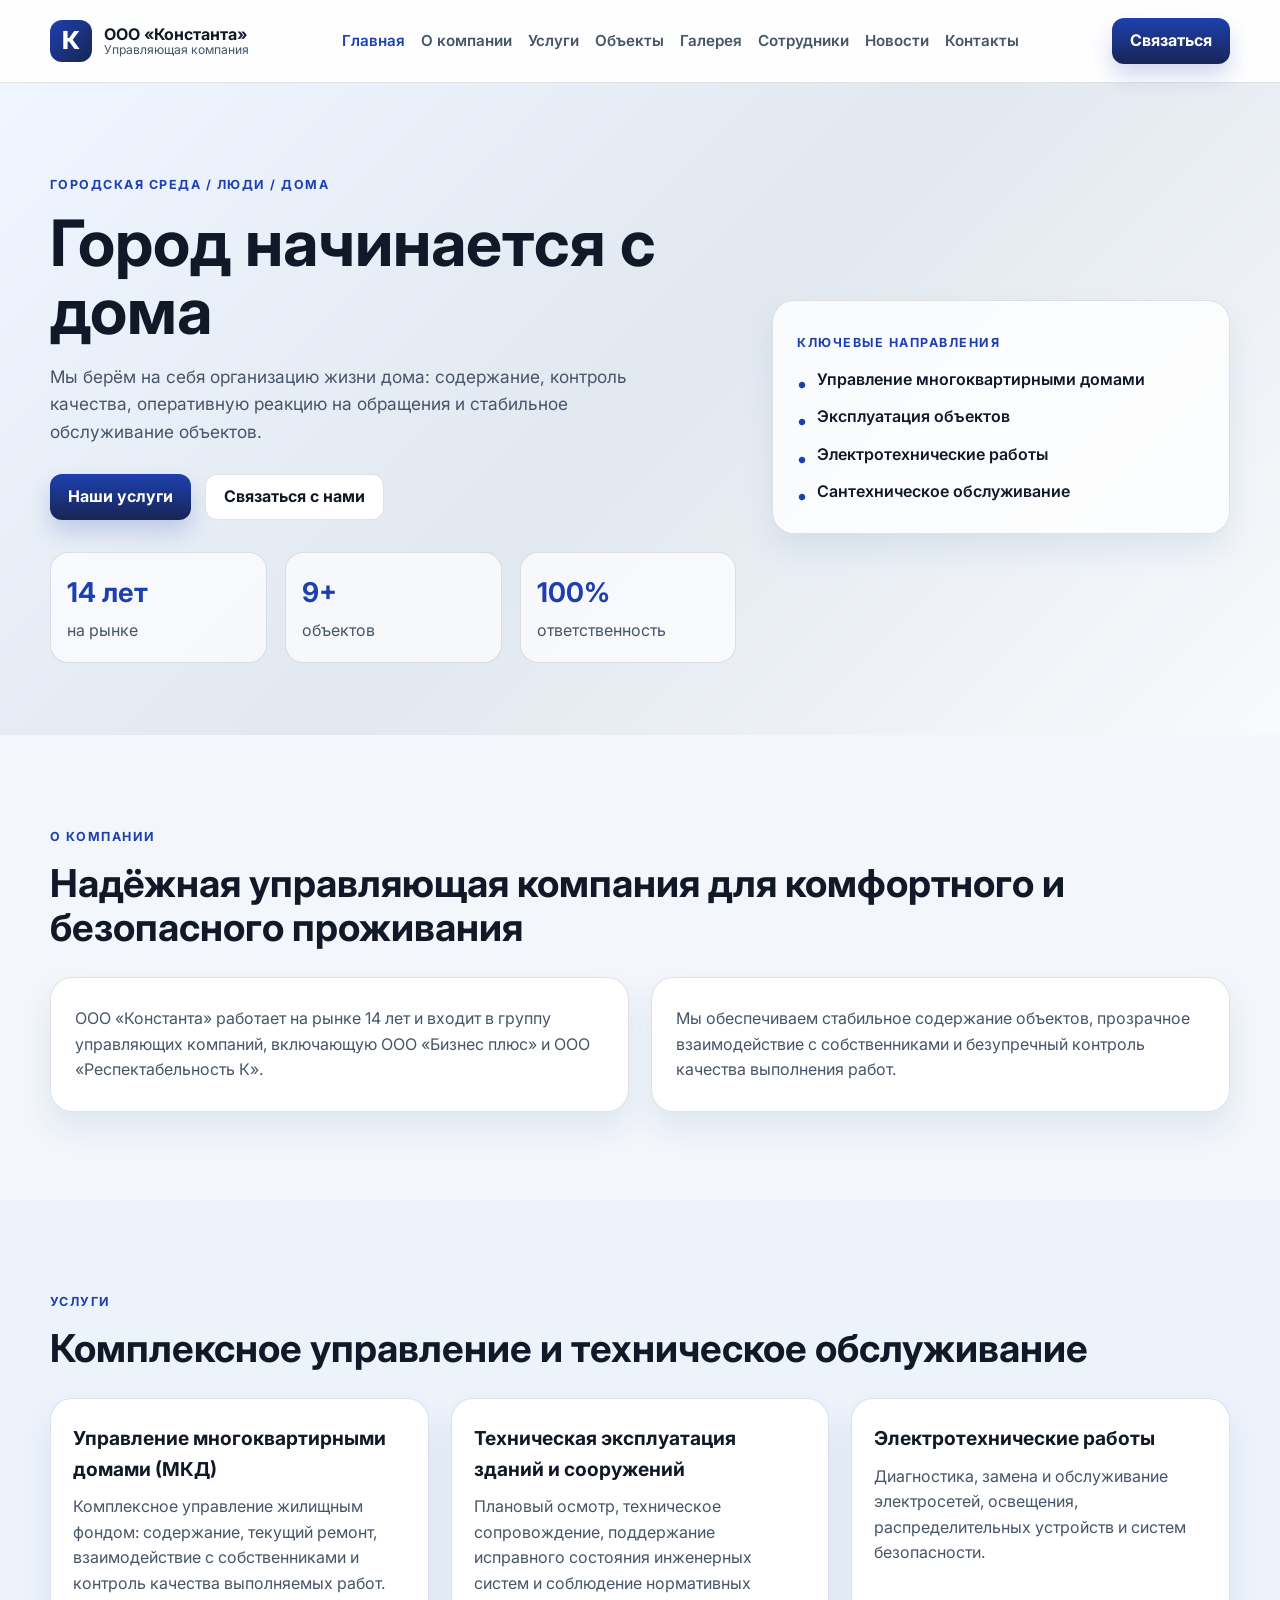
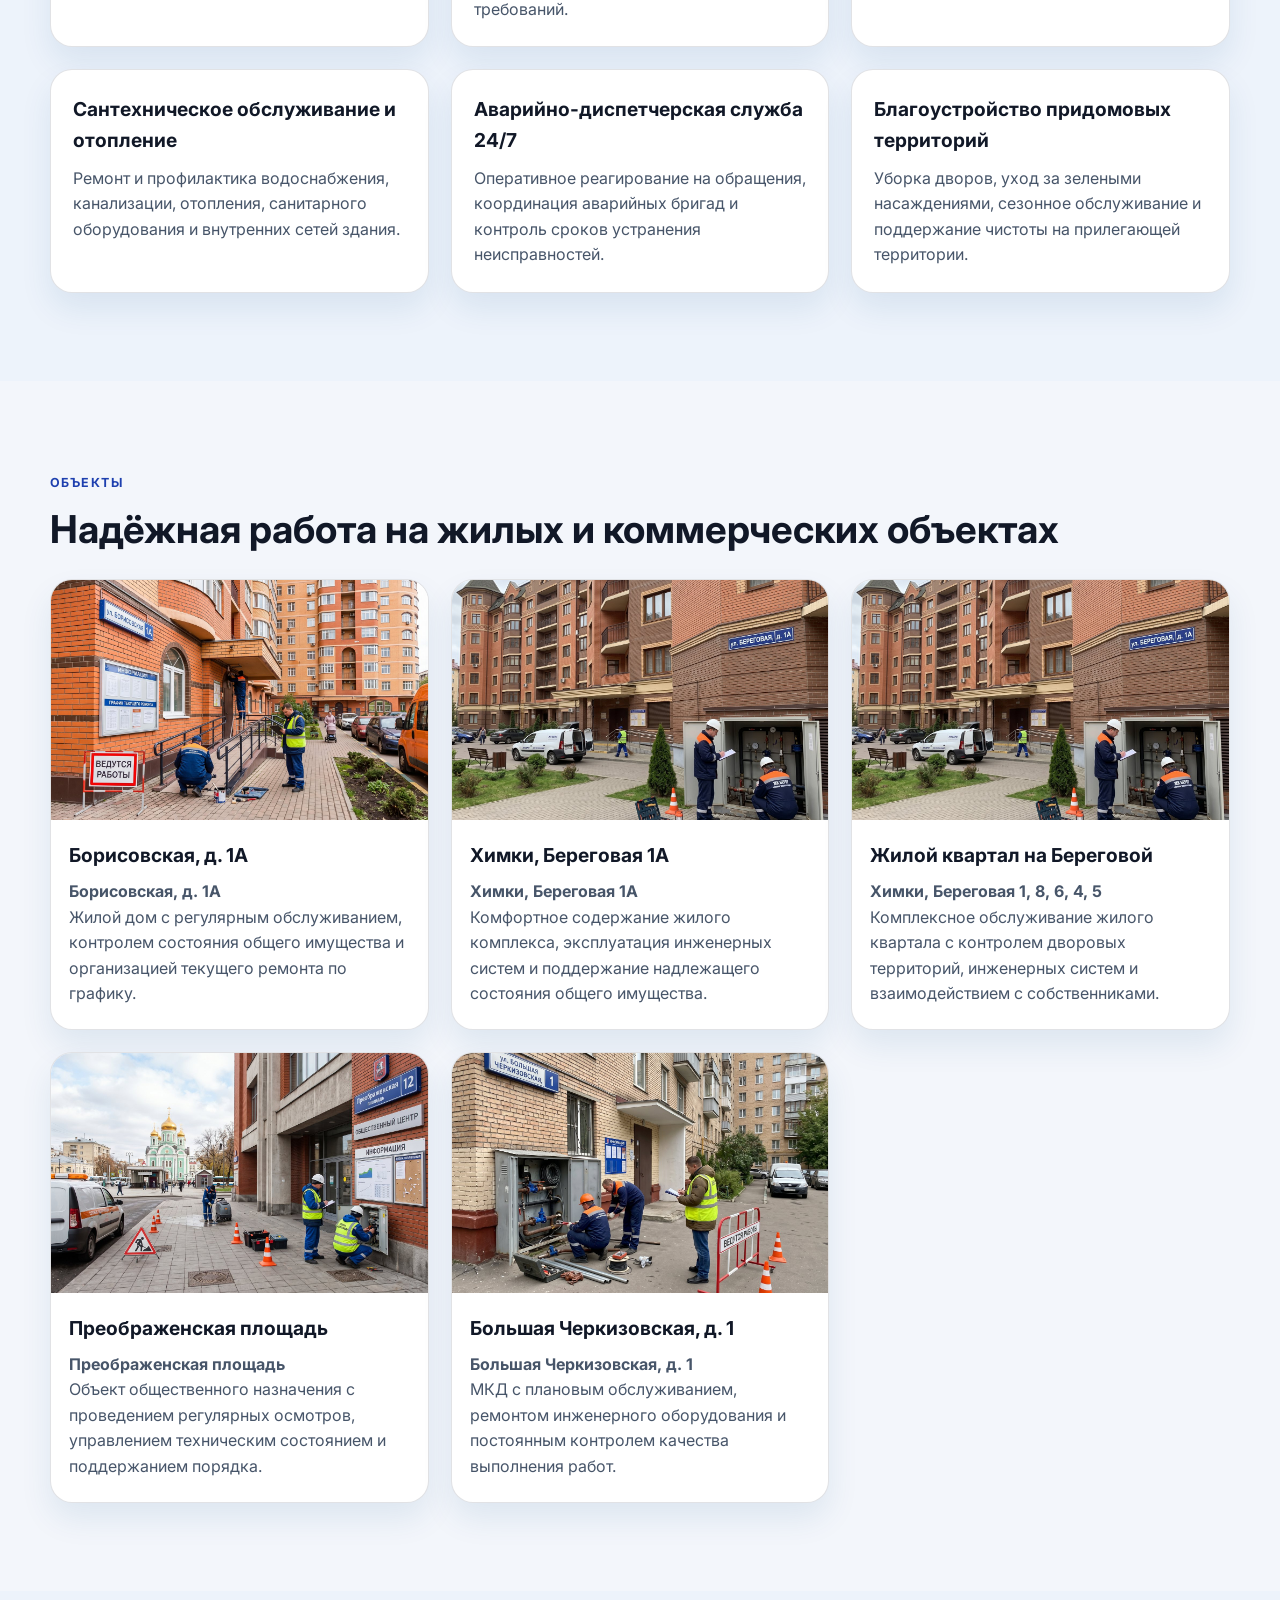
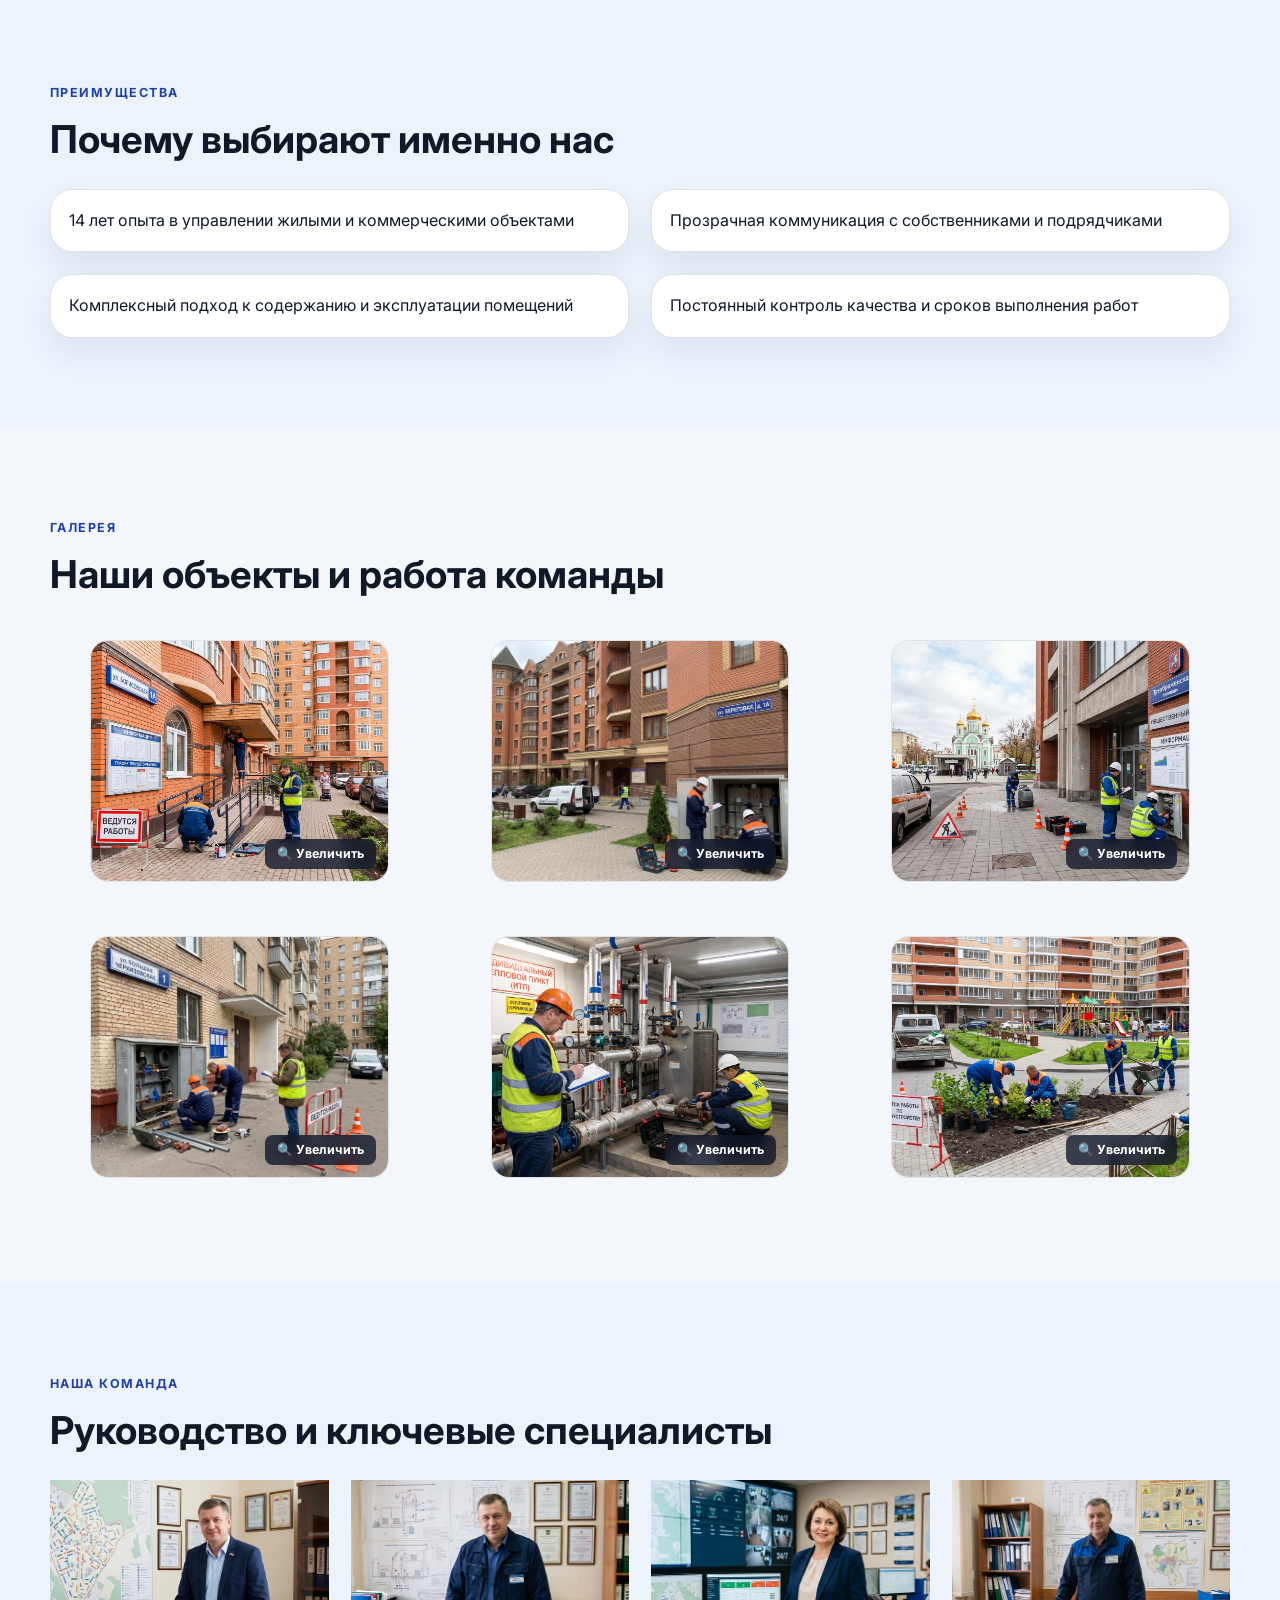
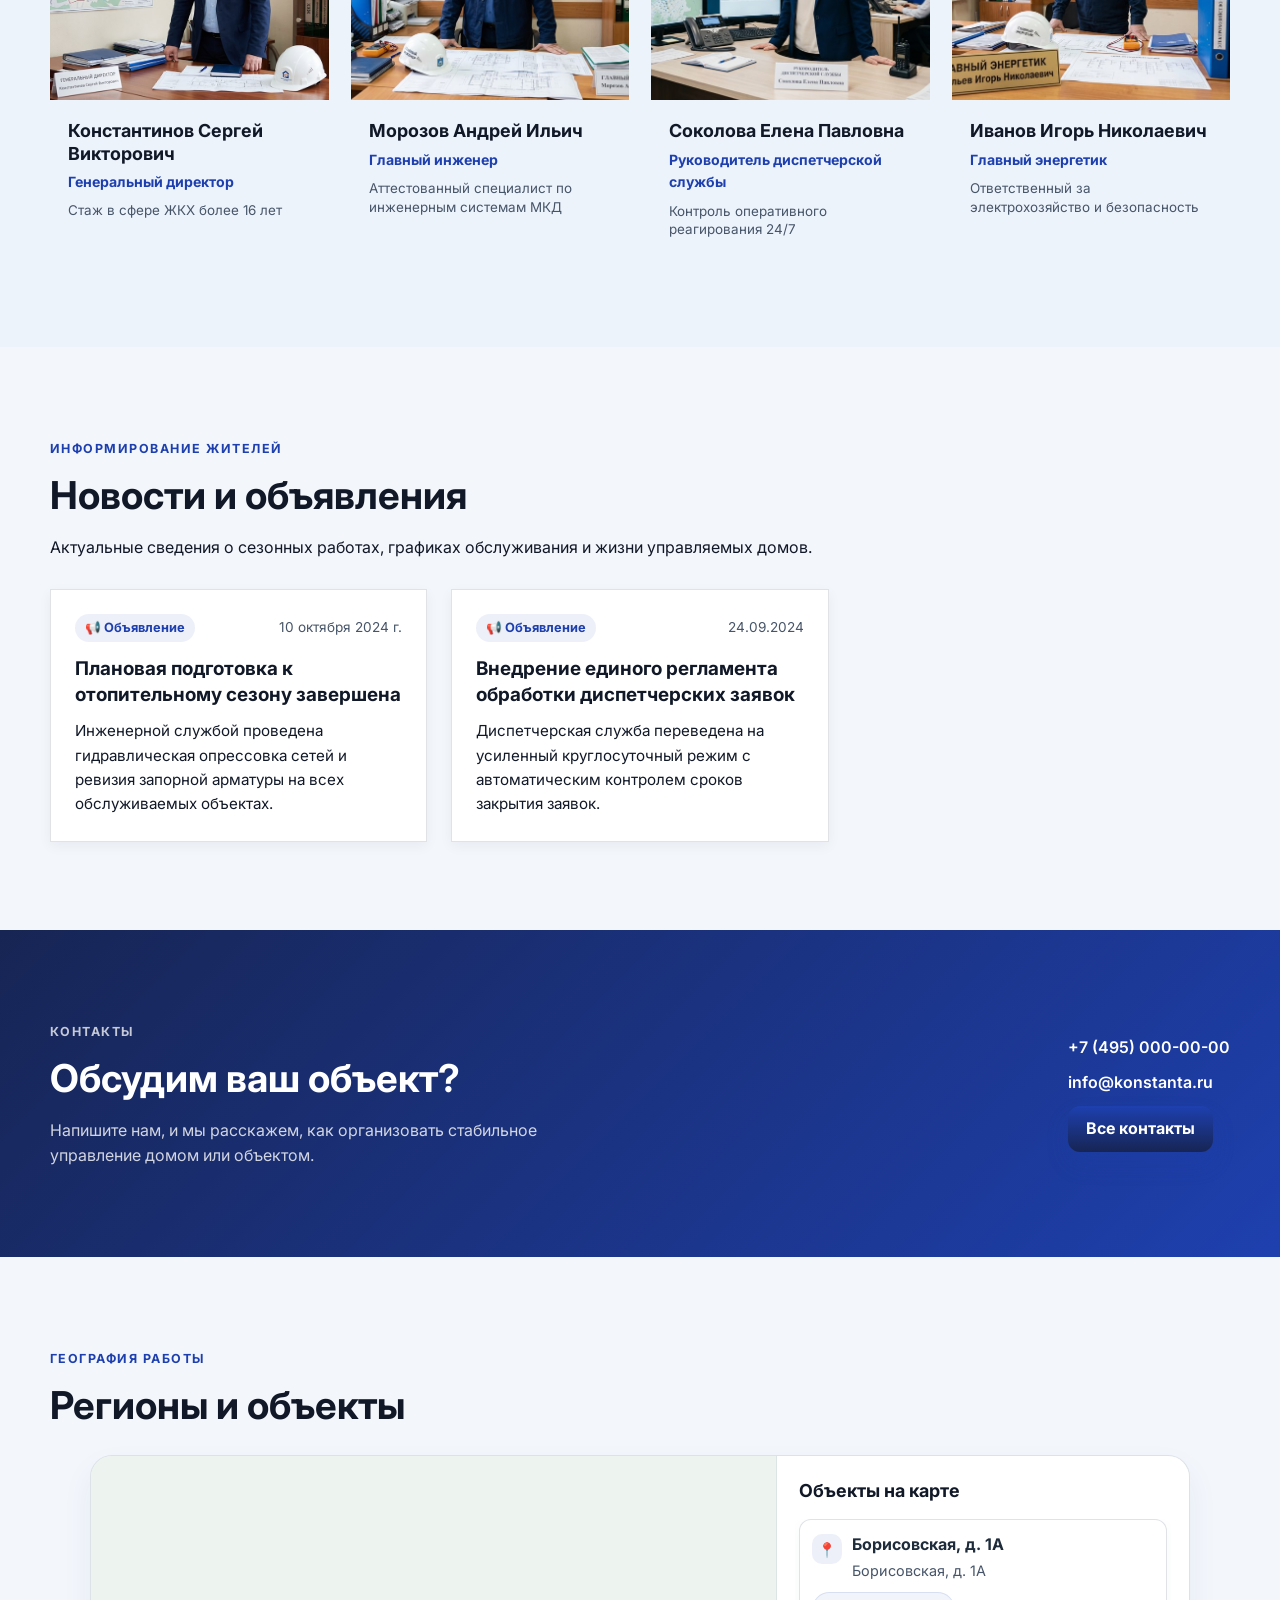
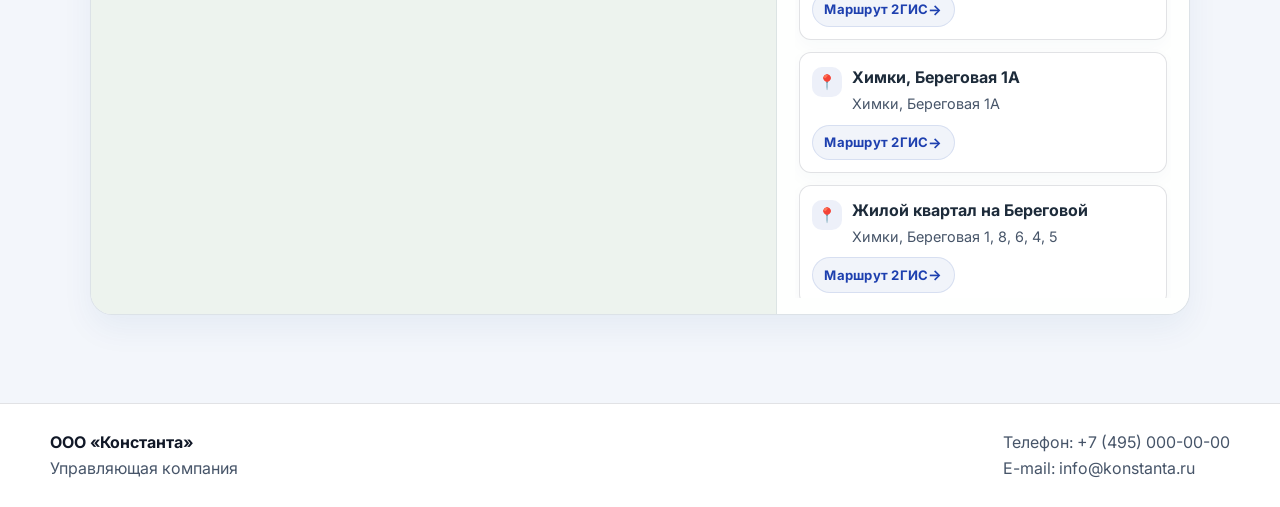
==== commit e47224c1: "Подготовка сборок dist-github и dist-production с заменой карты на 2ГИС" ====
--- a/index.html
+++ b/index.html
@@ -4,7 +4,7 @@
     <meta charset="UTF-8" />
     <meta name="viewport" content="width=device-width, initial-scale=1.0" />
     <meta name="description" content="ООО «Константа» — управляющая компания. Управление МКД, эксплуатация объектов, электрика, сантехника, содержание жилых домов." />
-    <title>ООО «Константа» | Главная (Демо-стенд)</title>
+    <title>ООО «Константа» | Главная</title>
     <script type="application/ld+json">
       {
         "@context": "https://schema.org",
@@ -211,7 +211,6 @@
         <div>
           <strong>ООО «Константа»</strong>
           <p>Управляющая компания</p>
-          <div class="demo-footer-badge">Демонстрационная версия сайта (тестовый стенд)</div>
         </div>
         <div>
           <p>Телефон: <span data-contact-phone>+7 (495) 000-00-00</span></p>
--- a/styles.css
+++ b/styles.css
@@ -1499,20 +1499,3 @@
 button:active {
   transform: scale(0.97);
 }
-
-/* Demo version badge */
-.demo-footer-badge {
-  display: inline-flex;
-  align-items: center;
-  justify-content: center;
-  gap: 8px;
-  margin-top: 14px;
-  padding: 6px 16px;
-  font-size: 0.82rem;
-  font-weight: 600;
-  color: #0284c7;
-  background: rgba(2, 132, 199, 0.1);
-  border: 1px solid rgba(2, 132, 199, 0.25);
-  border-radius: 999px;
-  letter-spacing: 0.01em;
-}
